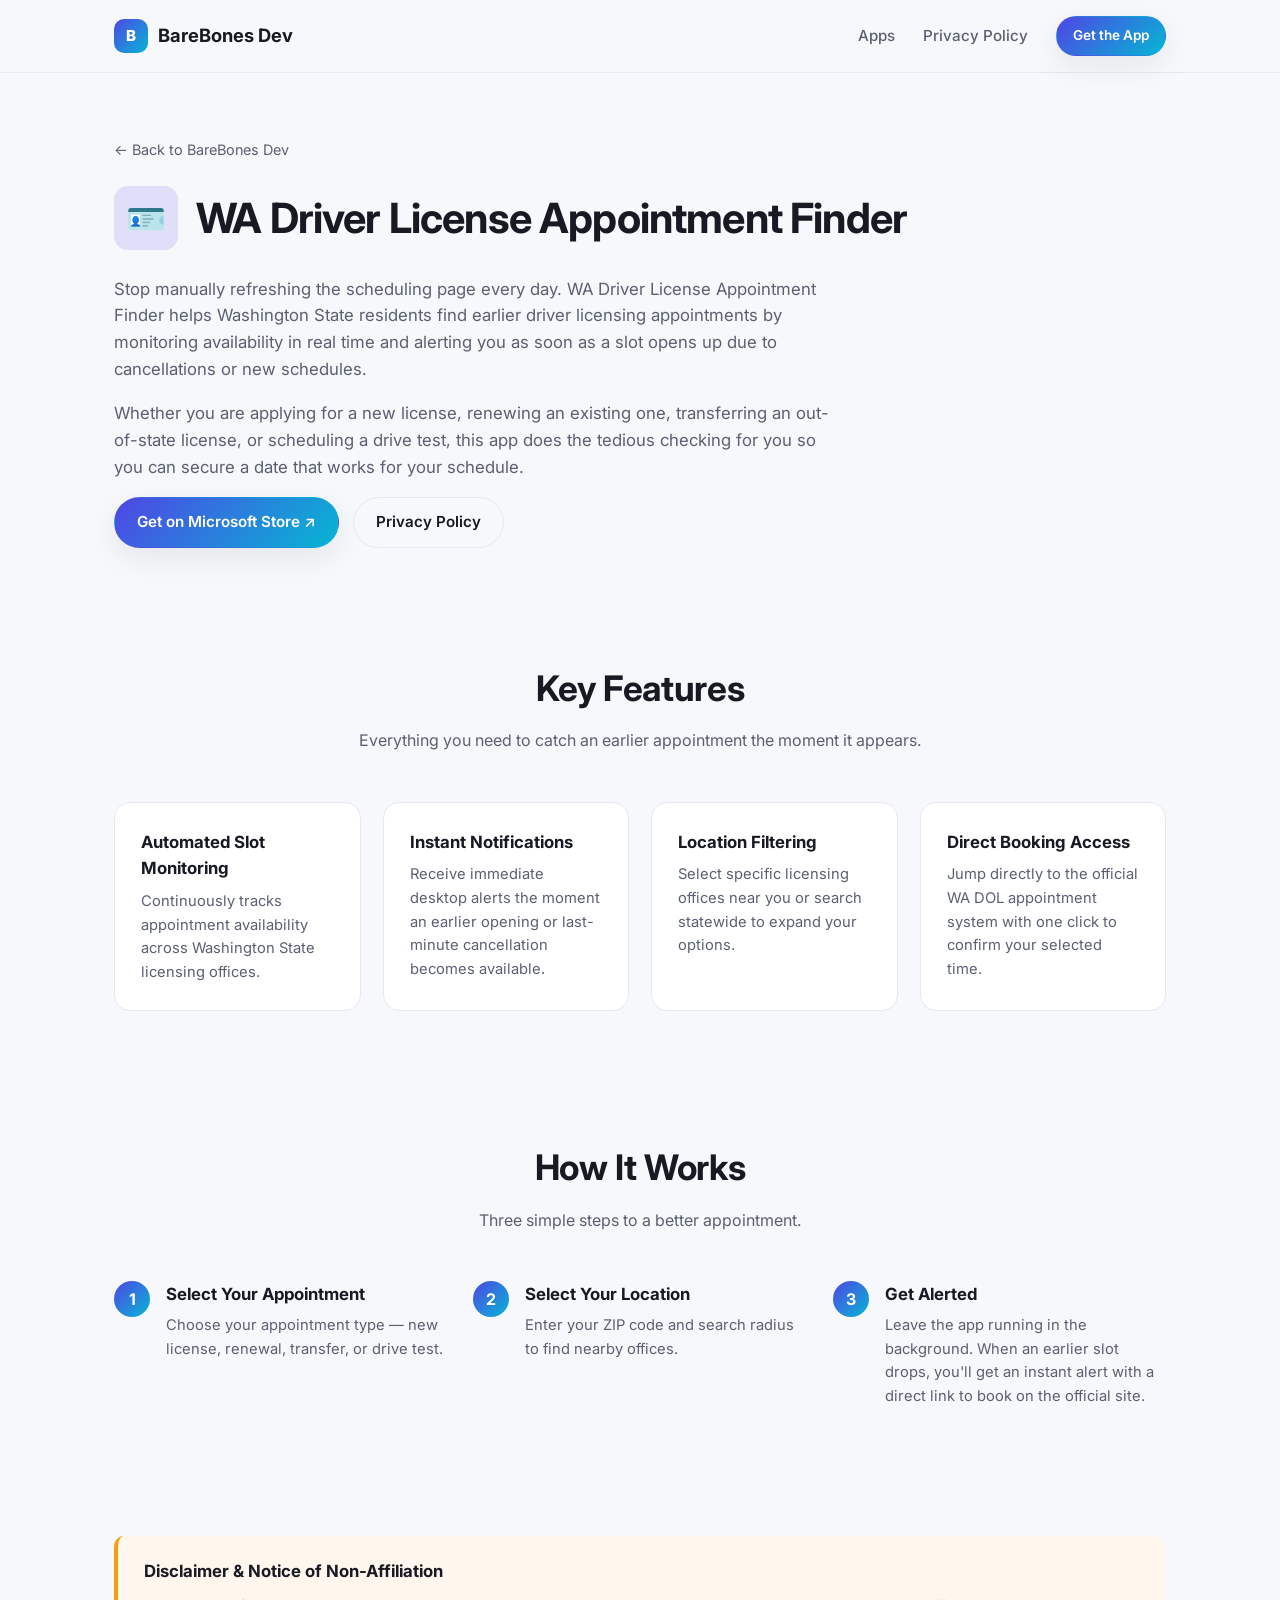
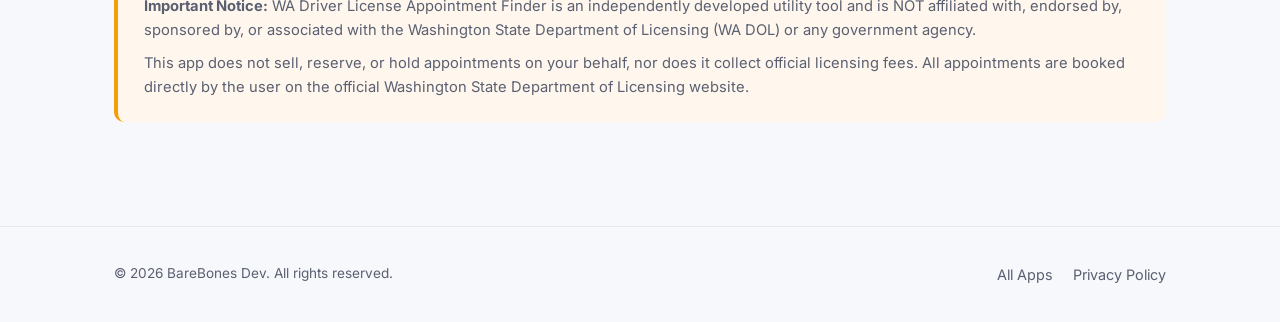
==== apps/wa-driver-license-appointment-finder/index.html @ 159cc64e "Landing page" ====
<!DOCTYPE html>
<html lang="en">
<head>
  <meta charset="UTF-8" />
  <meta name="viewport" content="width=device-width, initial-scale=1.0" />
  <title>WA Driver License Appointment Finder — BareBones Dev</title>
  <meta name="description" content="WA Driver License Appointment Finder monitors WA DOL appointment availability in real time and alerts you the moment an earlier slot opens up." />
  <link rel="icon" type="image/svg+xml" href="../../assets/img/favicon.svg" />
  <link rel="preconnect" href="https://fonts.googleapis.com" />
  <link rel="preconnect" href="https://fonts.gstatic.com" crossorigin />
  <link href="https://fonts.googleapis.com/css2?family=Inter:wght@400;500;600;700;800&display=swap" rel="stylesheet" />
  <link rel="stylesheet" href="../../assets/css/styles.css" />
</head>
<body>

  <header class="site-header">
    <div class="container">
      <a href="../../index.html" class="brand">
        <span class="brand-mark">B</span>
        BareBones Dev
      </a>
      <button class="nav-toggle" aria-label="Toggle navigation" aria-expanded="false">
        <span></span>
      </button>
      <nav class="nav" id="site-nav">
        <a href="../../index.html#apps">Apps</a>
        <a href="privacy.html">Privacy Policy</a>
        <a href="https://apps.microsoft.com/detail/9NKWLWTKP0L4" class="btn btn-primary btn-small" target="_blank" rel="noopener">Get the App</a>
      </nav>
    </div>
  </header>

  <main>
    <section class="app-hero">
      <div class="container">
        <a href="../../index.html" class="back-link">← Back to BareBones Dev</a>
        <div class="app-hero-top">
          <div class="app-icon">🪪</div>
          <h1>WA Driver License Appointment Finder</h1>
        </div>
        <p class="lead">
          Stop manually refreshing the scheduling page every day. WA Driver License Appointment Finder helps
          Washington State residents find earlier driver licensing appointments by monitoring availability in
          real time and alerting you as soon as a slot opens up due to cancellations or new schedules.
        </p>
        <p class="lead">
          Whether you are applying for a new license, renewing an existing one, transferring an out-of-state
          license, or scheduling a drive test, this app does the tedious checking for you so you can secure a
          date that works for your schedule.
        </p>
        <div class="hero-actions" style="justify-content: flex-start;">
          <a href="https://apps.microsoft.com/detail/9NKWLWTKP0L4" class="btn btn-primary" target="_blank" rel="noopener">Get on Microsoft Store ↗</a>
          <a href="privacy.html" class="btn btn-secondary">Privacy Policy</a>
        </div>
      </div>
    </section>

    <section>
      <div class="container">
        <div class="section-heading">
          <h2>Key Features</h2>
          <p>Everything you need to catch an earlier appointment the moment it appears.</p>
        </div>
        <div class="feature-grid">
          <div class="feature-card">
            <h3>Automated Slot Monitoring</h3>
            <p>Continuously tracks appointment availability across Washington State licensing offices.</p>
          </div>
          <div class="feature-card">
            <h3>Instant Notifications</h3>
            <p>Receive immediate desktop alerts the moment an earlier opening or last-minute cancellation becomes available.</p>
          </div>
          <div class="feature-card">
            <h3>Location Filtering</h3>
            <p>Select specific licensing offices near you or search statewide to expand your options.</p>
          </div>
          <div class="feature-card">
            <h3>Direct Booking Access</h3>
            <p>Jump directly to the official WA DOL appointment system with one click to confirm your selected time.</p>
          </div>
        </div>
      </div>
    </section>

    <section>
      <div class="container">
        <div class="section-heading">
          <h2>How It Works</h2>
          <p>Three simple steps to a better appointment.</p>
        </div>
        <div class="steps">
          <div class="step">
            <h3>Select Your Appointment</h3>
            <p>Choose your appointment type — new license, renewal, transfer, or drive test.</p>
          </div>
          <div class="step">
            <h3>Select Your Location</h3>
            <p>Enter your ZIP code and search radius to find nearby offices.</p>
          </div>
          <div class="step">
            <h3>Get Alerted</h3>
            <p>Leave the app running in the background. When an earlier slot drops, you'll get an instant alert with a direct link to book on the official site.</p>
          </div>
        </div>
      </div>
    </section>

    <section>
      <div class="container">
        <div class="notice">
          <h3>Disclaimer &amp; Notice of Non-Affiliation</h3>
          <p>
            <strong>Important Notice:</strong> WA Driver License Appointment Finder is an independently developed
            utility tool and is NOT affiliated with, endorsed by, sponsored by, or associated with the Washington
            State Department of Licensing (WA DOL) or any government agency.
          </p>
          <p>
            This app does not sell, reserve, or hold appointments on your behalf, nor does it collect official
            licensing fees. All appointments are booked directly by the user on the official Washington State
            Department of Licensing website.
          </p>
        </div>
      </div>
    </section>
  </main>

  <footer class="site-footer">
    <div class="container">
      <div class="footer-copy">© 2026 BareBones Dev. All rights reserved.</div>
      <div class="footer-links">
        <a href="../../index.html#apps">All Apps</a>
        <a href="privacy.html">Privacy Policy</a>
      </div>
    </div>
  </footer>

  <script src="../../assets/js/main.js"></script>
</body>
</html>
---- assets/css/styles.css ----
/* ==========================================================================
   BareBones Dev — shared styles
   ========================================================================== */

:root {
  --bg: #f7f8fb;
  --bg-alt: #ffffff;
  --text: #171923;
  --text-muted: #5a6072;
  --border: #e6e8ef;
  --card-bg: #ffffff;
  --accent: #4f46e5;
  --accent-2: #06b6d4;
  --accent-contrast: #ffffff;
  --shadow: 0 10px 30px rgba(23, 25, 35, 0.08);
  --shadow-hover: 0 16px 40px rgba(23, 25, 35, 0.14);
  --radius: 16px;
  --max-width: 1100px;
  --notice-bg: #fff7ed;
  --notice-border: #f59e0b;
}

@media (prefers-color-scheme: dark) {
  :root {
    --bg: #0f1117;
    --bg-alt: #151823;
    --text: #f2f3f7;
    --text-muted: #a3a8bd;
    --border: #262b3b;
    --card-bg: #171b28;
    --accent: #818cf8;
    --accent-2: #22d3ee;
    --accent-contrast: #0f1117;
    --shadow: 0 10px 30px rgba(0, 0, 0, 0.35);
    --shadow-hover: 0 16px 40px rgba(0, 0, 0, 0.45);
    --notice-bg: #241d12;
    --notice-border: #f59e0b;
  }
}

* {
  box-sizing: border-box;
}

html {
  scroll-behavior: smooth;
}

body {
  margin: 0;
  font-family: "Inter", system-ui, -apple-system, "Segoe UI", Roboto, sans-serif;
  background: var(--bg);
  color: var(--text);
  line-height: 1.6;
  -webkit-font-smoothing: antialiased;
}

a {
  color: inherit;
}

img {
  max-width: 100%;
  display: block;
}

.container {
  width: 100%;
  max-width: var(--max-width);
  margin: 0 auto;
  padding: 0 24px;
}

/* ---------- Header ---------- */

.site-header {
  position: sticky;
  top: 0;
  z-index: 50;
  backdrop-filter: saturate(180%) blur(12px);
  background: color-mix(in srgb, var(--bg) 85%, transparent);
  border-bottom: 1px solid var(--border);
}

.site-header .container {
  display: flex;
  align-items: center;
  justify-content: space-between;
  height: 72px;
}

.brand {
  display: flex;
  align-items: center;
  gap: 10px;
  font-weight: 700;
  font-size: 1.15rem;
  text-decoration: none;
  color: var(--text);
}

.brand-mark {
  width: 34px;
  height: 34px;
  border-radius: 10px;
  background: linear-gradient(135deg, var(--accent), var(--accent-2));
  display: flex;
  align-items: center;
  justify-content: center;
  color: #fff;
  font-weight: 800;
  font-size: 0.95rem;
}

.nav {
  display: flex;
  align-items: center;
  gap: 28px;
}

.nav a:not(.btn) {
  text-decoration: none;
  color: var(--text-muted);
  font-weight: 500;
  font-size: 0.95rem;
  transition: color 0.2s ease;
}

.nav a:not(.btn):hover {
  color: var(--text);
}

.nav-toggle {
  display: none;
  background: none;
  border: 1px solid var(--border);
  border-radius: 8px;
  width: 42px;
  height: 42px;
  align-items: center;
  justify-content: center;
  cursor: pointer;
}

.nav-toggle span,
.nav-toggle span::before,
.nav-toggle span::after {
  content: "";
  display: block;
  width: 18px;
  height: 2px;
  background: var(--text);
  position: relative;
  transition: transform 0.2s ease;
}

.nav-toggle span::before {
  position: absolute;
  top: -6px;
}

.nav-toggle span::after {
  position: absolute;
  top: 6px;
}

/* ---------- Buttons ---------- */

.btn {
  display: inline-flex;
  align-items: center;
  justify-content: center;
  gap: 8px;
  padding: 12px 22px;
  border-radius: 999px;
  font-weight: 600;
  font-size: 0.95rem;
  text-decoration: none;
  border: 1px solid transparent;
  cursor: pointer;
  transition: transform 0.15s ease, box-shadow 0.15s ease, background 0.15s ease;
}

.btn:hover {
  transform: translateY(-2px);
}

.btn-primary {
  background: linear-gradient(135deg, var(--accent), var(--accent-2));
  color: #fff;
  box-shadow: var(--shadow);
}

.btn-primary:hover {
  box-shadow: var(--shadow-hover);
}

.btn-secondary {
  background: transparent;
  color: var(--text);
  border-color: var(--border);
}

.btn-secondary:hover {
  border-color: var(--accent);
  color: var(--accent);
}

.btn-small {
  padding: 8px 16px;
  font-size: 0.85rem;
}

/* ---------- Hero ---------- */

.hero {
  padding: 96px 0 72px;
  text-align: center;
}

.eyebrow {
  display: inline-block;
  font-size: 0.8rem;
  font-weight: 700;
  letter-spacing: 0.08em;
  text-transform: uppercase;
  color: var(--accent);
  background: color-mix(in srgb, var(--accent) 12%, transparent);
  padding: 6px 14px;
  border-radius: 999px;
  margin-bottom: 20px;
}

.hero h1 {
  font-size: clamp(2.1rem, 4.5vw, 3.4rem);
  line-height: 1.15;
  margin: 0 0 20px;
  letter-spacing: -0.02em;
}

.hero p.lead {
  max-width: 640px;
  margin: 0 auto 36px;
  font-size: 1.1rem;
  color: var(--text-muted);
}

.hero-actions {
  display: flex;
  gap: 14px;
  justify-content: center;
  flex-wrap: wrap;
}

/* ---------- Sections ---------- */

section {
  padding: 64px 0;
}

.section-heading {
  text-align: center;
  max-width: 640px;
  margin: 0 auto 48px;
}

.section-heading h2 {
  font-size: clamp(1.6rem, 3vw, 2.2rem);
  margin: 0 0 12px;
  letter-spacing: -0.01em;
}

.section-heading p {
  color: var(--text-muted);
  margin: 0;
}

/* ---------- App cards ---------- */

.apps-grid {
  display: grid;
  grid-template-columns: repeat(auto-fit, minmax(250px, 1fr));
  gap: 24px;
}

.app-card {
  background: var(--card-bg);
  border: 1px solid var(--border);
  border-radius: var(--radius);
  padding: 32px 28px;
  display: flex;
  flex-direction: column;
  gap: 14px;
  transition: transform 0.2s ease, box-shadow 0.2s ease, border-color 0.2s ease;
}

.app-card:hover {
  transform: translateY(-6px);
  box-shadow: var(--shadow-hover);
  border-color: color-mix(in srgb, var(--accent) 40%, var(--border));
}

.app-icon {
  width: 56px;
  height: 56px;
  border-radius: 14px;
  display: flex;
  align-items: center;
  justify-content: center;
  font-size: 1.6rem;
  background: color-mix(in srgb, var(--accent) 14%, transparent);
}

.app-card h3 {
  margin: 0;
  font-size: 1.2rem;
}

.app-card p {
  margin: 0;
  color: var(--text-muted);
  font-size: 0.95rem;
  flex-grow: 1;
}

.app-card .btn {
  align-self: flex-start;
  margin-top: 6px;
}

/* ---------- Feature grid (app detail pages) ---------- */

.feature-grid {
  display: grid;
  grid-template-columns: repeat(auto-fit, minmax(230px, 1fr));
  gap: 22px;
}

.feature-card {
  background: var(--card-bg);
  border: 1px solid var(--border);
  border-radius: var(--radius);
  padding: 26px;
}

.feature-card h3 {
  margin: 0 0 8px;
  font-size: 1.05rem;
}

.feature-card p {
  margin: 0;
  color: var(--text-muted);
  font-size: 0.92rem;
}

/* ---------- Steps ---------- */

.steps {
  display: grid;
  grid-template-columns: repeat(auto-fit, minmax(220px, 1fr));
  gap: 26px;
  counter-reset: step;
}

.step {
  position: relative;
  padding-left: 52px;
}

.step::before {
  counter-increment: step;
  content: counter(step);
  position: absolute;
  left: 0;
  top: 0;
  width: 36px;
  height: 36px;
  border-radius: 50%;
  background: linear-gradient(135deg, var(--accent), var(--accent-2));
  color: #fff;
  font-weight: 700;
  display: flex;
  align-items: center;
  justify-content: center;
}

.step h3 {
  margin: 0 0 6px;
  font-size: 1.05rem;
}

.step p {
  margin: 0;
  color: var(--text-muted);
  font-size: 0.92rem;
}

/* ---------- Notice / disclaimer box ---------- */

.notice {
  background: var(--notice-bg);
  border-left: 4px solid var(--notice-border);
  border-radius: 10px;
  padding: 22px 26px;
}

.notice h3 {
  margin: 0 0 10px;
  font-size: 1.05rem;
}

.notice p {
  margin: 0 0 10px;
  color: var(--text-muted);
  font-size: 0.92rem;
}

.notice p:last-child {
  margin-bottom: 0;
}

/* ---------- App detail hero ---------- */

.app-hero {
  padding: 64px 0 48px;
}

.app-hero-top {
  display: flex;
  align-items: center;
  gap: 18px;
  margin-bottom: 24px;
}

.app-hero-top .app-icon {
  width: 64px;
  height: 64px;
  font-size: 2rem;
}

.app-hero h1 {
  font-size: clamp(1.8rem, 4vw, 2.6rem);
  margin: 0;
  letter-spacing: -0.02em;
}

.app-hero p.lead {
  max-width: 720px;
  color: var(--text-muted);
  font-size: 1.05rem;
}

.back-link {
  display: inline-flex;
  align-items: center;
  gap: 6px;
  color: var(--text-muted);
  text-decoration: none;
  font-size: 0.9rem;
  margin-bottom: 24px;
}

.back-link:hover {
  color: var(--accent);
}

/* ---------- Prose (privacy policy etc.) ---------- */

.prose {
  max-width: 720px;
  margin: 0 auto;
}

.prose h2 {
  margin-top: 40px;
  font-size: 1.3rem;
}

.prose h2:first-child {
  margin-top: 0;
}

.prose p,
.prose li {
  color: var(--text-muted);
}

.prose .updated {
  color: var(--text-muted);
  font-size: 0.9rem;
  margin-top: -8px;
}

/* ---------- Footer ---------- */

.site-footer {
  border-top: 1px solid var(--border);
  padding: 36px 0;
  margin-top: 40px;
}

.site-footer .container {
  display: flex;
  flex-wrap: wrap;
  align-items: center;
  justify-content: space-between;
  gap: 16px;
}

.footer-links {
  display: flex;
  gap: 20px;
  flex-wrap: wrap;
}

.footer-links a {
  color: var(--text-muted);
  text-decoration: none;
  font-size: 0.9rem;
}

.footer-links a:hover {
  color: var(--accent);
}

.footer-copy {
  color: var(--text-muted);
  font-size: 0.85rem;
}

/* ---------- Responsive nav ---------- */

@media (max-width: 720px) {
  .nav-toggle {
    display: flex;
  }

  .nav {
    position: absolute;
    top: 72px;
    left: 0;
    right: 0;
    background: var(--bg-alt);
    border-bottom: 1px solid var(--border);
    flex-direction: column;
    align-items: flex-start;
    padding: 20px 24px 28px;
    gap: 16px;
    display: none;
  }

  .nav.is-open {
    display: flex;
  }

  .nav .btn {
    width: 100%;
    text-align: center;
  }
}
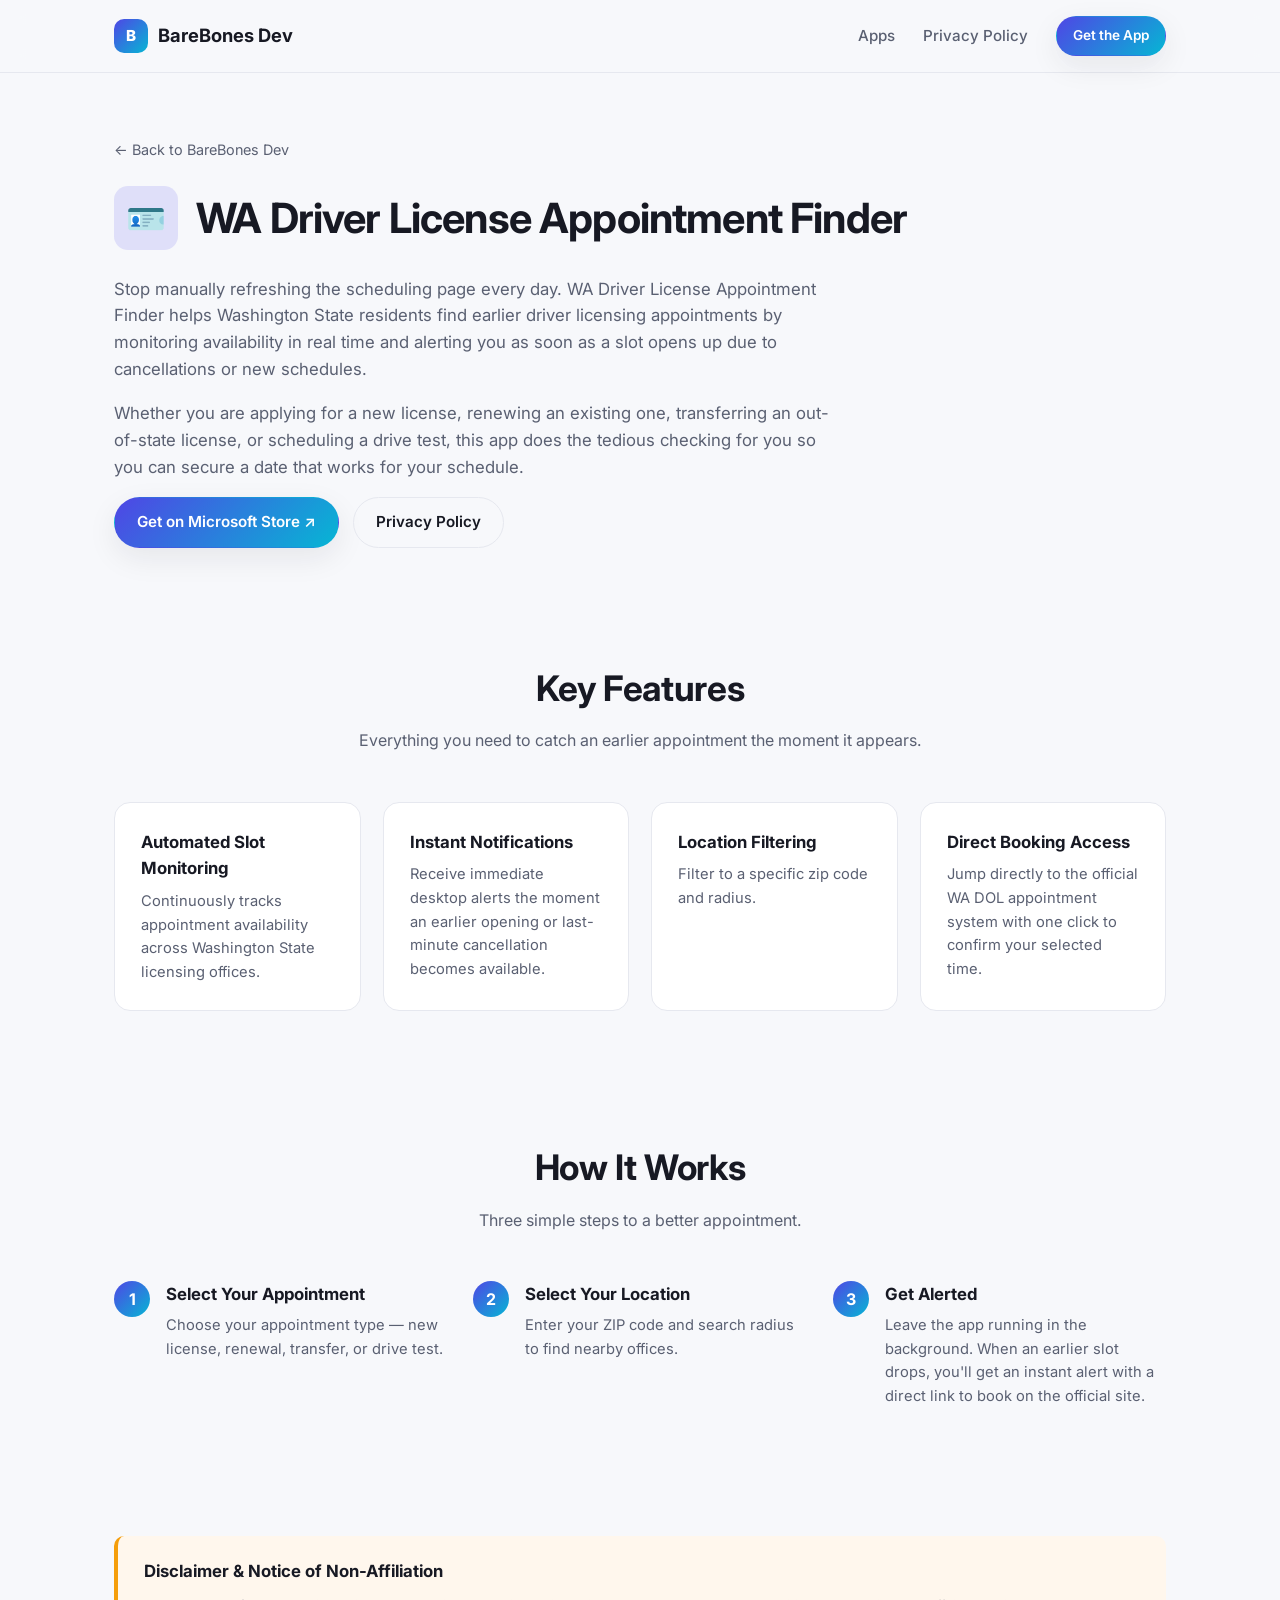
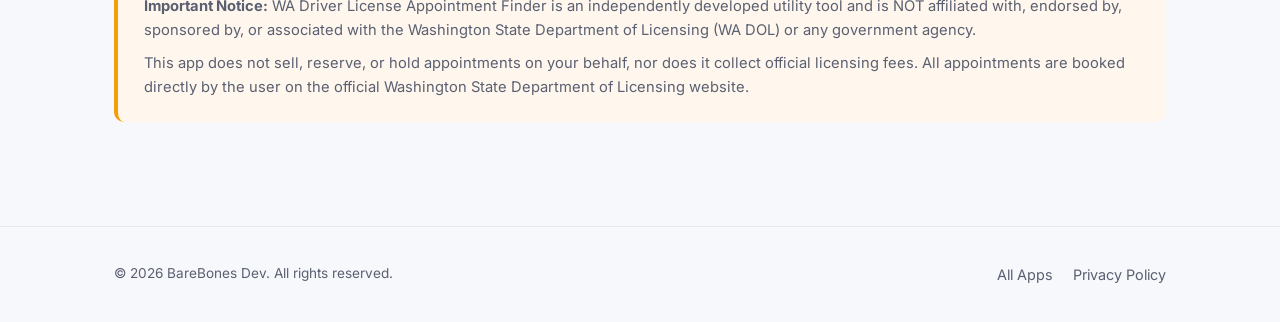
==== commit e4f92264: "Updates" ====
--- a/apps/wa-driver-license-appointment-finder/index.html
+++ b/apps/wa-driver-license-appointment-finder/index.html
@@ -72,7 +72,7 @@
           </div>
           <div class="feature-card">
             <h3>Location Filtering</h3>
-            <p>Select specific licensing offices near you or search statewide to expand your options.</p>
+            <p>Filter to a specific zip code and radius.</p>
           </div>
           <div class="feature-card">
             <h3>Direct Booking Access</h3>
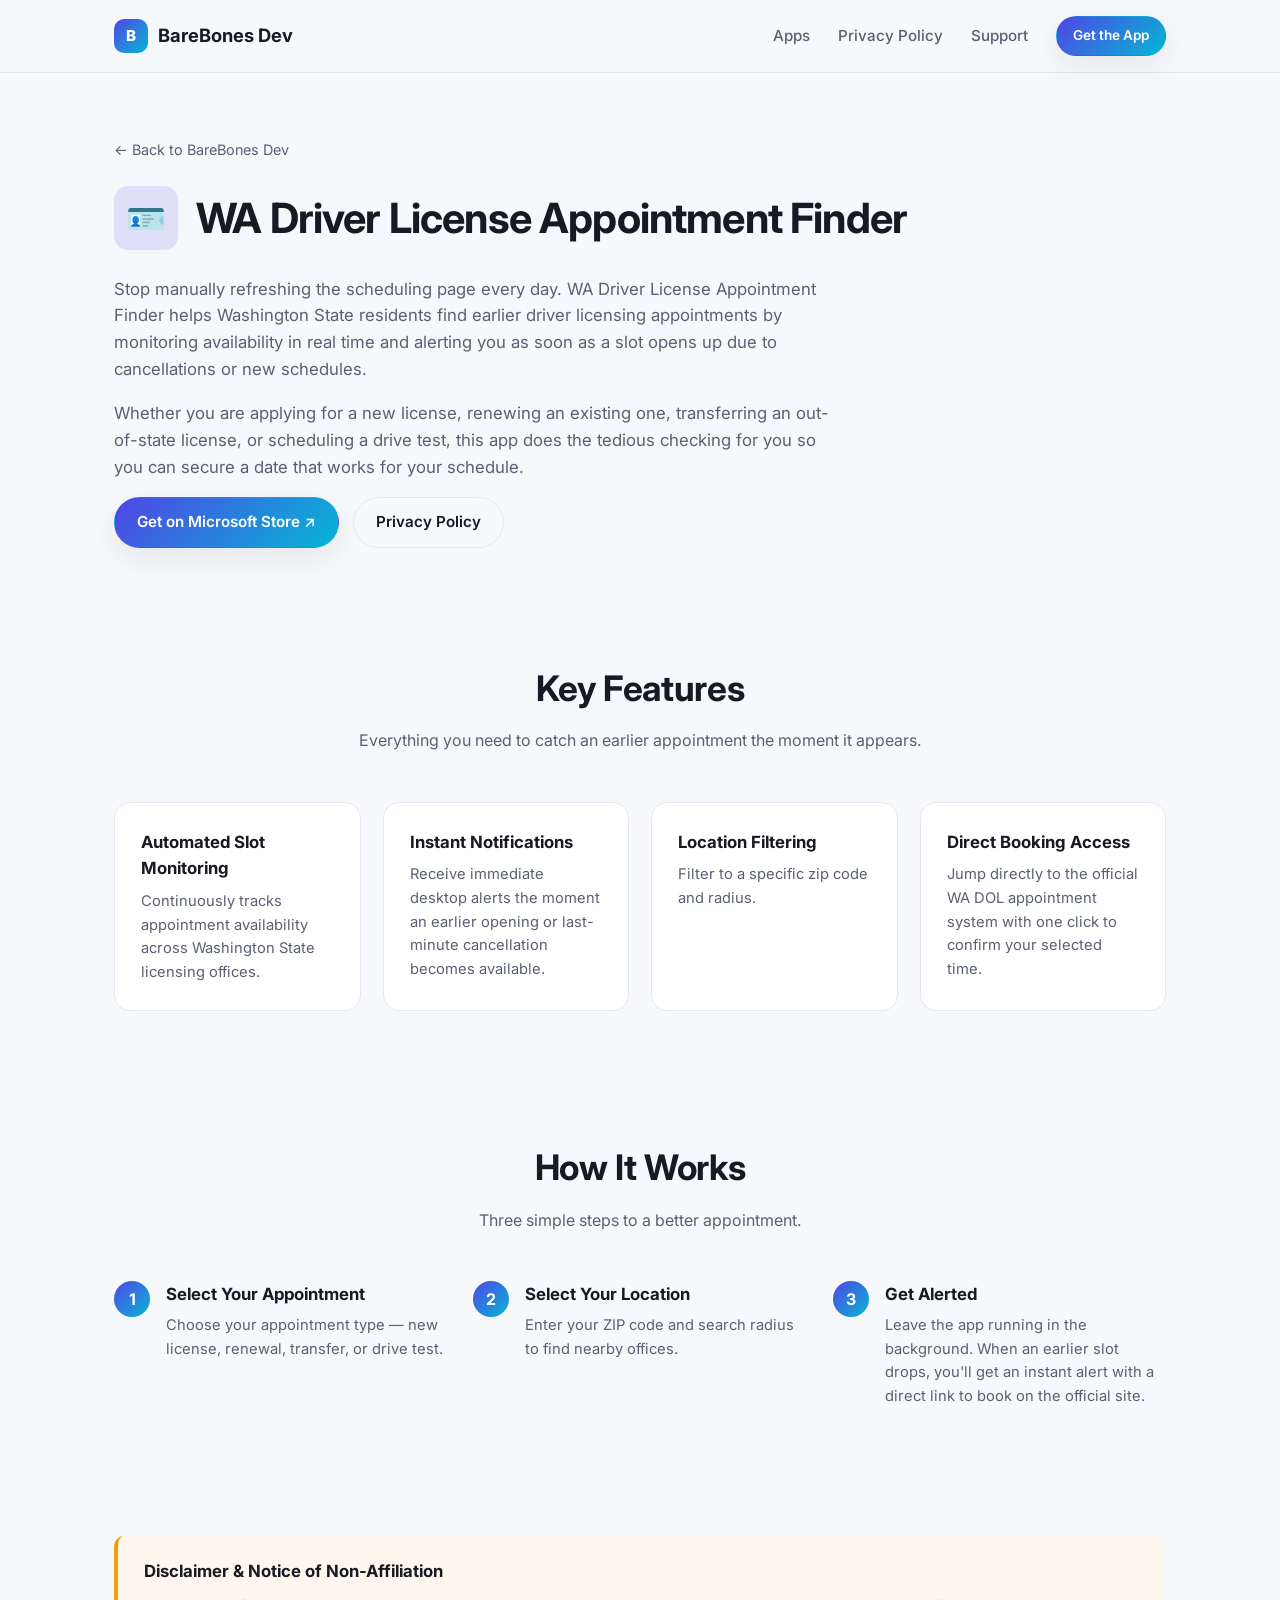
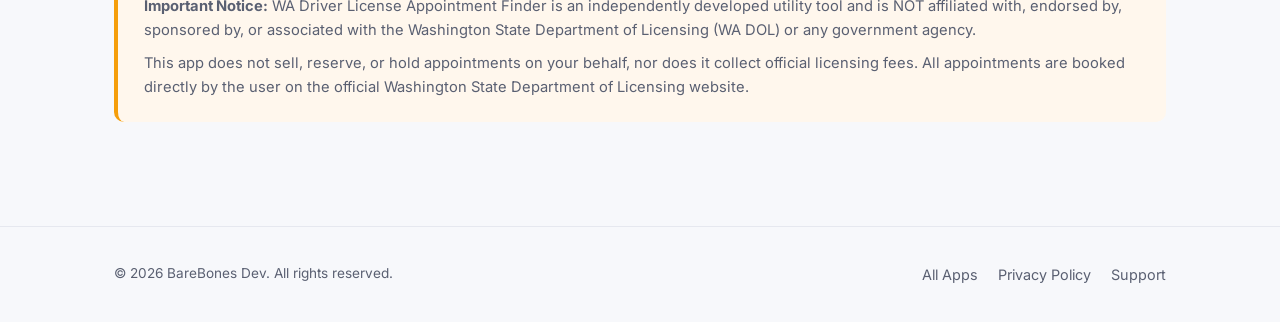
==== commit ade435fe: "Support page" ====
--- a/apps/wa-driver-license-appointment-finder/index.html
+++ b/apps/wa-driver-license-appointment-finder/index.html
@@ -25,6 +25,7 @@
       <nav class="nav" id="site-nav">
         <a href="../../index.html#apps">Apps</a>
         <a href="privacy.html">Privacy Policy</a>
+        <a href="../../support.html">Support</a>
         <a href="https://apps.microsoft.com/detail/9NKWLWTKP0L4" class="btn btn-primary btn-small" target="_blank" rel="noopener">Get the App</a>
       </nav>
     </div>
@@ -130,6 +131,7 @@
       <div class="footer-links">
         <a href="../../index.html#apps">All Apps</a>
         <a href="privacy.html">Privacy Policy</a>
+        <a href="../../support.html">Support</a>
       </div>
     </div>
   </footer>
--- a/assets/css/styles.css
+++ b/assets/css/styles.css
@@ -492,6 +492,37 @@
   margin-top: -8px;
 }
 
+/* ---------- Support ---------- */
+
+.support-section {
+  min-height: calc(100vh - 234px);
+  display: flex;
+  align-items: center;
+  text-align: center;
+}
+
+.support-card {
+  max-width: 640px;
+  margin: 0 auto;
+  background: var(--card-bg);
+  border: 1px solid var(--border);
+  border-radius: var(--radius);
+  padding: 48px 36px;
+  box-shadow: var(--shadow);
+}
+
+.support-card h1 {
+  margin: 0 0 16px;
+  font-size: clamp(2rem, 4vw, 3rem);
+  letter-spacing: -0.02em;
+}
+
+.support-card p {
+  max-width: 520px;
+  margin: 0 auto 28px;
+  color: var(--text-muted);
+}
+
 /* ---------- Footer ---------- */
 
 .site-footer {
